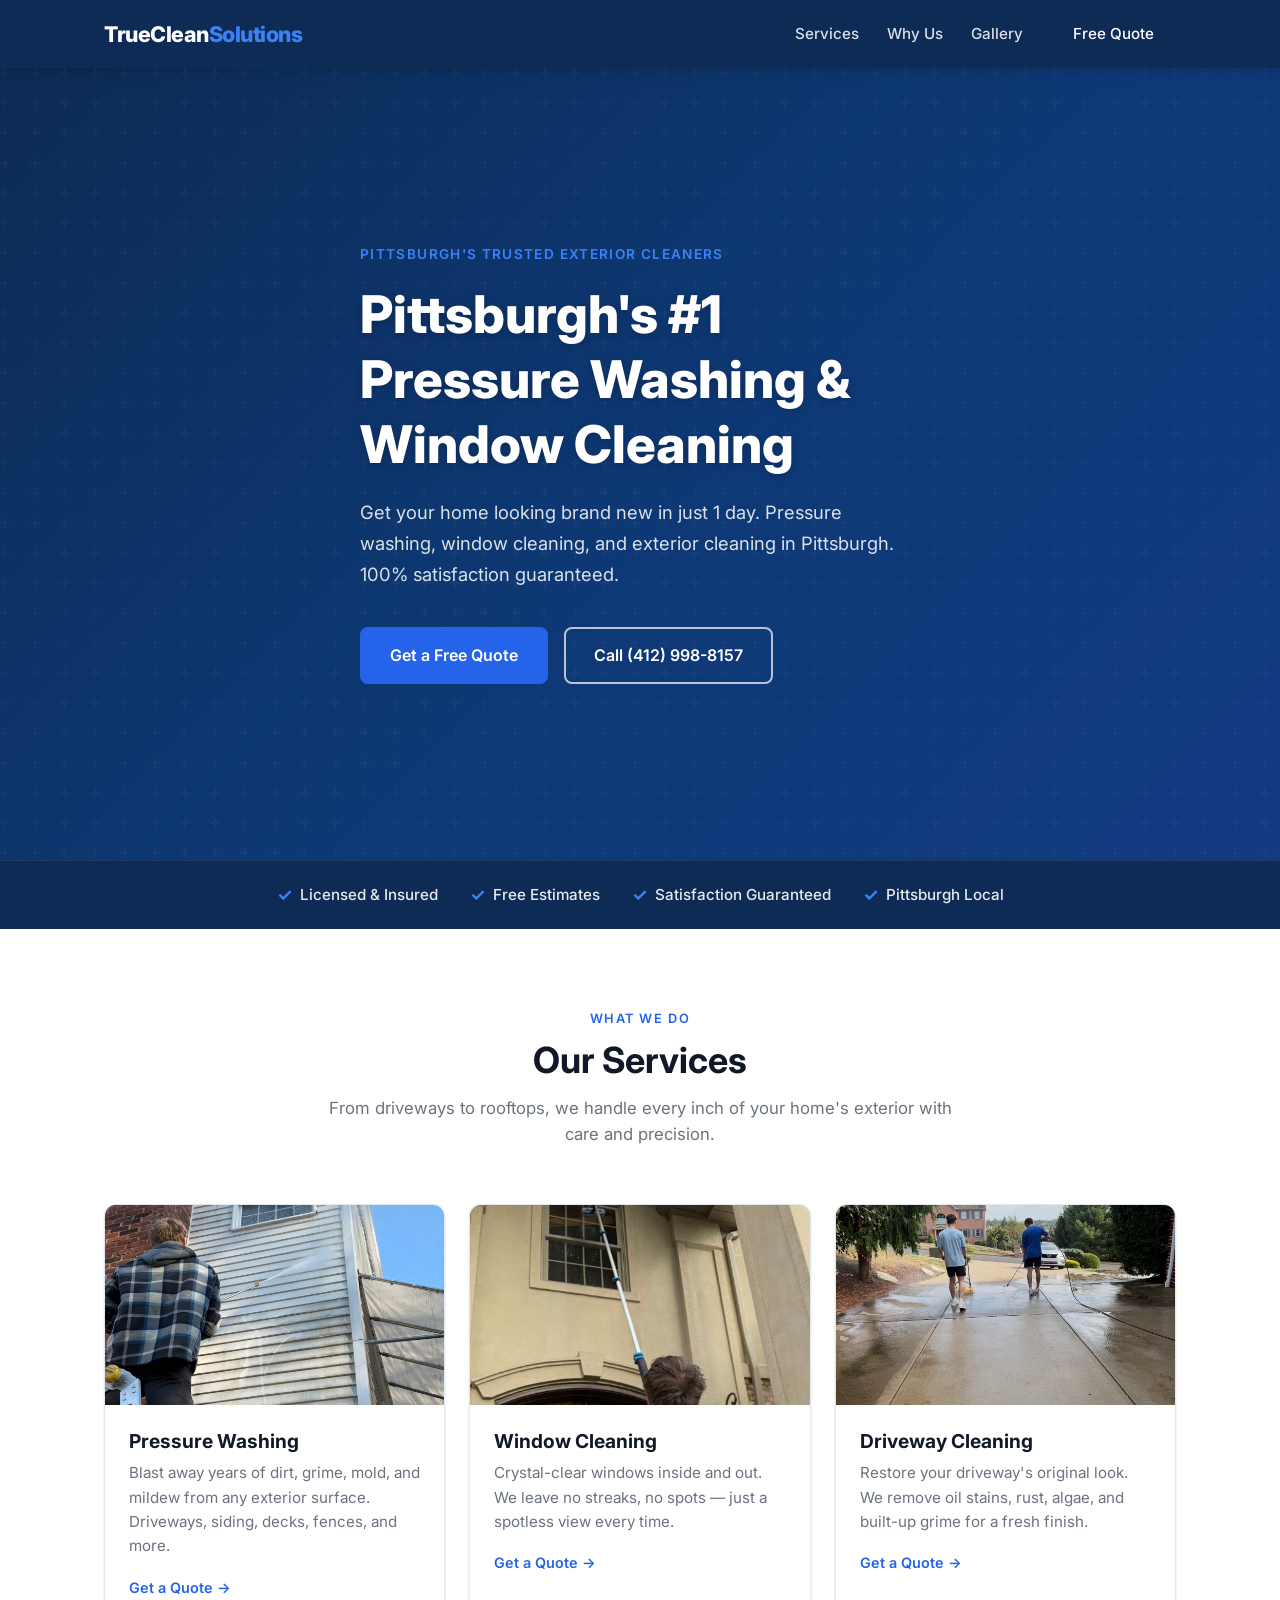
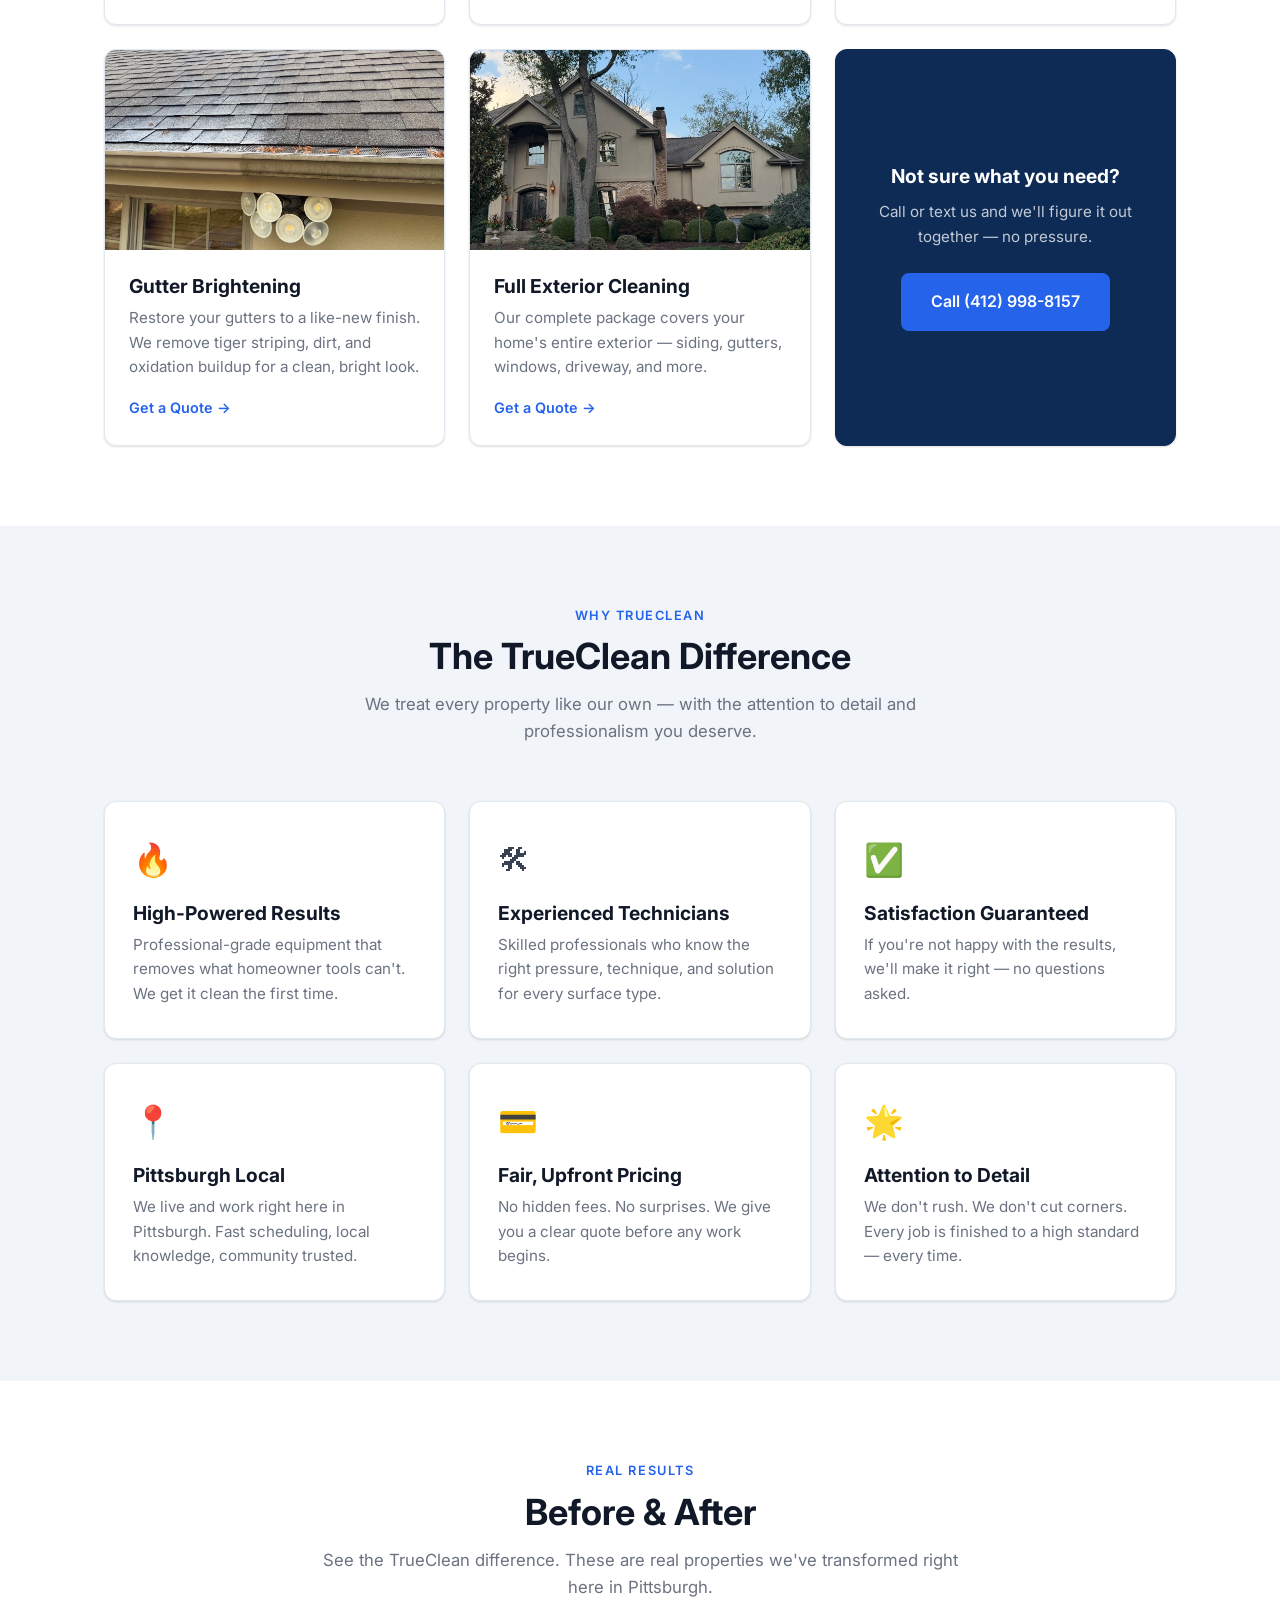
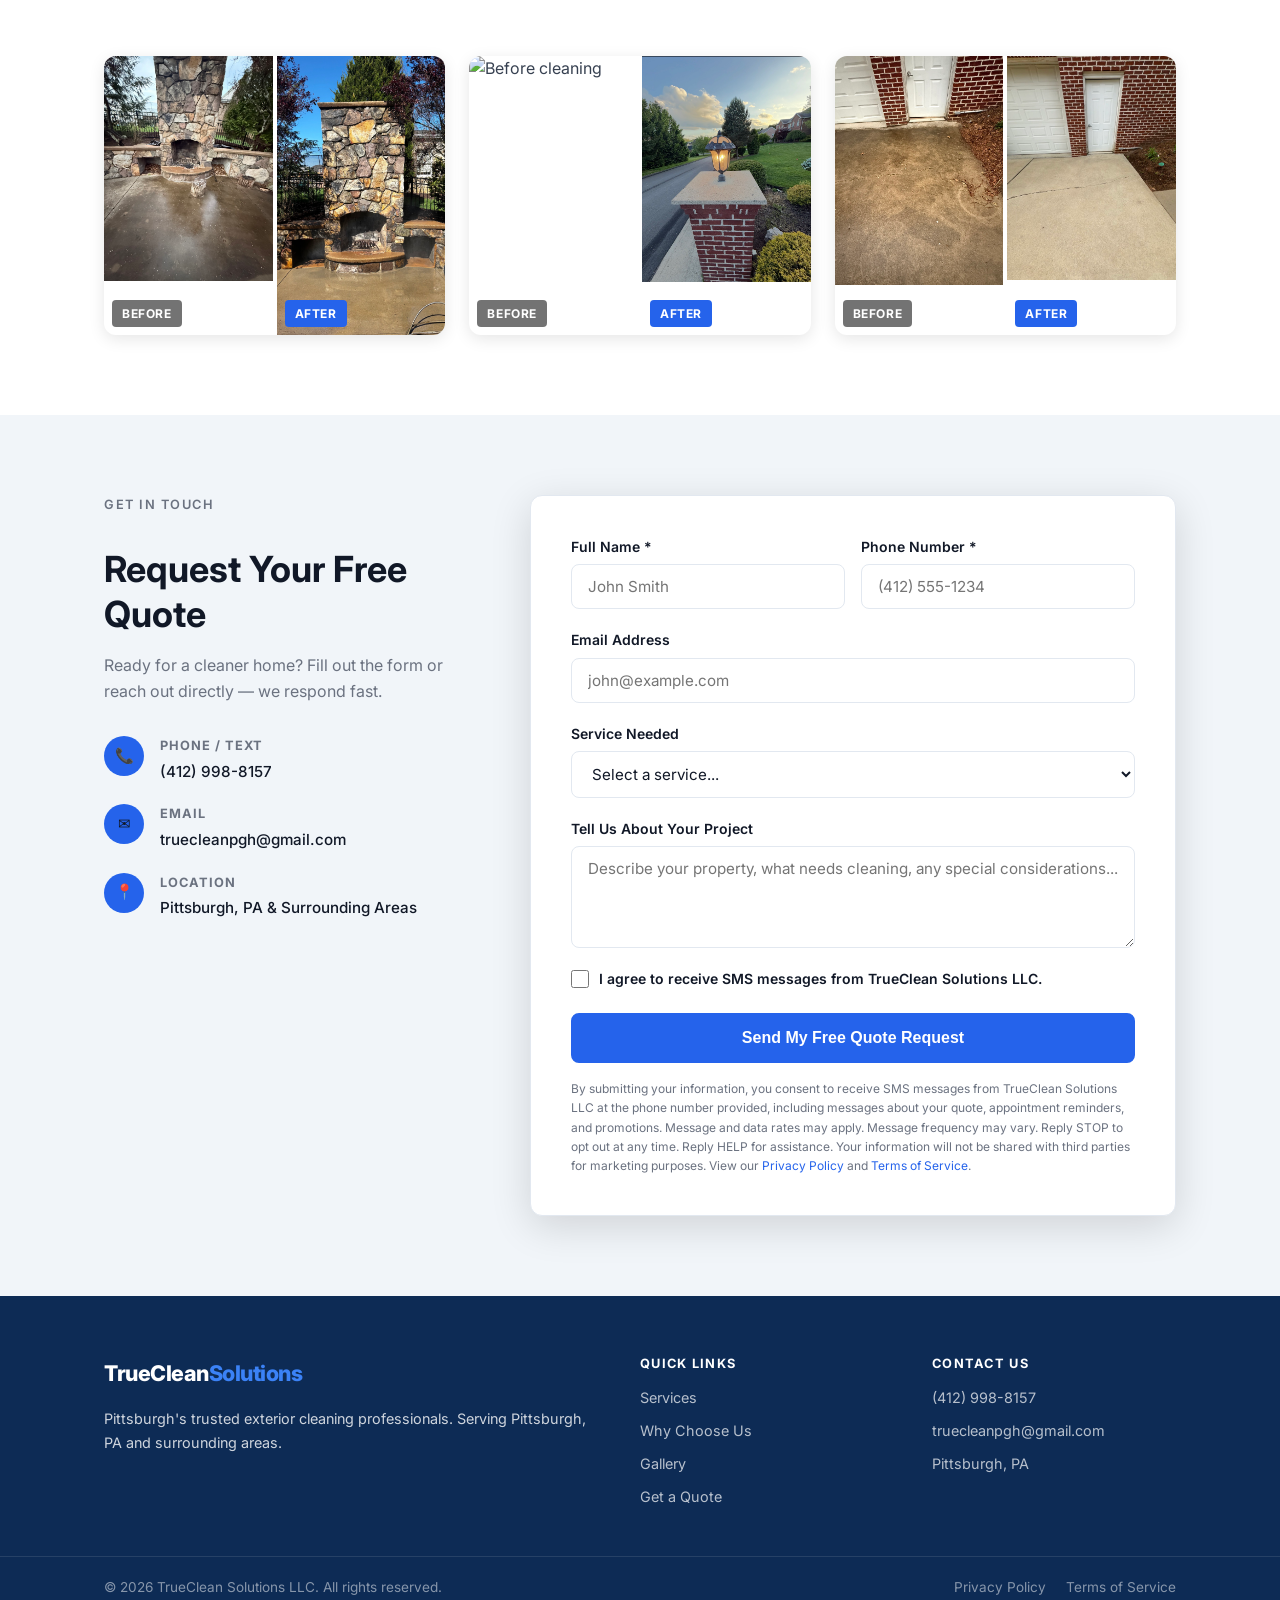
==== index.html @ e570938c "added chat widget" ====
<!DOCTYPE html>
<html lang="en">
<head>
  <meta charset="UTF-8" />
  <meta name="viewport" content="width=device-width, initial-scale=1.0" />
  <meta name="description" content="TrueClean Solutions LLC — Professional pressure washing, window cleaning, and exterior cleaning in Pittsburgh, PA. Get a free quote today." />
  <title>TrueClean Solutions LLC | Pittsburgh Exterior Cleaning</title>
  <link rel="stylesheet" href="styles.css" />
  <link rel="preconnect" href="https://fonts.googleapis.com" />
  <link rel="preconnect" href="https://fonts.gstatic.com" crossorigin />
  <link href="https://fonts.googleapis.com/css2?family=Inter:wght@400;500;600;700;800&display=swap" rel="stylesheet" />
</head>
<body>

  <!-- ===== NAVBAR ===== -->
  <header class="navbar">
    <div class="container nav-inner">
      <a href="#" class="logo">TrueClean<span>Solutions</span></a>
      <nav class="nav-links">
        <a href="#services">Services</a>
        <a href="#why-us">Why Us</a>
        <a href="#before-after">Gallery</a>
        <a href="#contact" class="btn btn-sm">Free Quote</a>
      </nav>
      <button class="hamburger" id="hamburger" aria-label="Open menu">&#9776;</button>
    </div>
    <div class="mobile-menu" id="mobile-menu">
      <a href="#services" onclick="closeMenu()">Services</a>
      <a href="#why-us" onclick="closeMenu()">Why Us</a>
      <a href="#before-after" onclick="closeMenu()">Gallery</a>
      <a href="#contact" onclick="closeMenu()">Free Quote</a>
    </div>
  </header>

  <!-- ===== HERO ===== -->
  <section class="hero" id="home">
    <div class="hero-overlay"></div>
    <div class="container hero-content">
      <p class="hero-eyebrow">Pittsburgh's Trusted Exterior Cleaners</p>
      <h1>Pittsburgh's #1<br>Pressure Washing &<br>Window Cleaning</h1>
      <p class="hero-sub">Get your home looking brand new in just 1 day. Pressure washing, window cleaning, and exterior cleaning in Pittsburgh. 100% satisfaction guaranteed.</p>
      <div class="hero-ctas">
        <a href="#contact" class="btn btn-primary">Get a Free Quote</a>
        <a href="tel:4129988157" class="btn btn-outline">Call (412) 998-8157</a>
      </div>
    </div>
  </section>

  <!-- ===== TRUST BAR ===== -->
  <section class="trust-bar">
    <div class="container trust-inner">
      <div class="trust-item">
        <span class="trust-icon">&#10003;</span>
        <span>Licensed &amp; Insured</span>
      </div>
      <div class="trust-item">
        <span class="trust-icon">&#10003;</span>
        <span>Free Estimates</span>
      </div>
      <div class="trust-item">
        <span class="trust-icon">&#10003;</span>
        <span>Satisfaction Guaranteed</span>
      </div>
      <div class="trust-item">
        <span class="trust-icon">&#10003;</span>
        <span>Pittsburgh Local</span>
      </div>
    </div>
  </section>

  <!-- ===== SERVICES ===== -->
  <section class="section" id="services">
    <div class="container">
      <div class="section-header">
        <p class="section-eyebrow">What We Do</p>
        <h2>Our Services</h2>
        <p class="section-sub">From driveways to rooftops, we handle every inch of your home's exterior with care and precision.</p>
      </div>
      <div class="services-grid">

        <div class="service-card">
          <!-- Replace src with your own photo later -->
          <div class="service-img service-img-1"></div>
          <div class="service-body">
            <h3>Pressure Washing</h3>
            <p>Blast away years of dirt, grime, mold, and mildew from any exterior surface. Driveways, siding, decks, fences, and more.</p>
            <a href="#contact" class="link-arrow">Get a Quote &rarr;</a>
          </div>
        </div>

        <div class="service-card">
          <div class="service-img service-img-2"></div>
          <div class="service-body">
            <h3>Window Cleaning</h3>
            <p>Crystal-clear windows inside and out. We leave no streaks, no spots — just a spotless view every time.</p>
            <a href="#contact" class="link-arrow">Get a Quote &rarr;</a>
          </div>
        </div>

        <div class="service-card">
          <div class="service-img service-img-3"></div>
          <div class="service-body">
            <h3>Driveway Cleaning</h3>
            <p>Restore your driveway's original look. We remove oil stains, rust, algae, and built-up grime for a fresh finish.</p>
            <a href="#contact" class="link-arrow">Get a Quote &rarr;</a>
          </div>
        </div>

        <div class="service-card">
          <div class="service-img service-img-4"></div>
          <div class="service-body">
            <h3>Gutter Brightening</h3>
            <p>Restore your gutters to a like-new finish. We remove tiger striping, dirt, and oxidation buildup for a clean, bright look.</p>
            <a href="#contact" class="link-arrow">Get a Quote &rarr;</a>
          </div>
        </div>

        <div class="service-card">
          <div class="service-img service-img-5"></div>
          <div class="service-body">
            <h3>Full Exterior Cleaning</h3>
            <p>Our complete package covers your home's entire exterior — siding, gutters, windows, driveway, and more.</p>
            <a href="#contact" class="link-arrow">Get a Quote &rarr;</a>
          </div>
        </div>

        <div class="service-card service-card-cta">
          <div class="service-cta-inner">
            <h3>Not sure what you need?</h3>
            <p>Call or text us and we'll figure it out together — no pressure.</p>
            <a href="tel:4129988157" class="btn btn-primary">Call (412) 998-8157</a>
          </div>
        </div>

      </div>
    </div>
  </section>

  <!-- ===== WHY CHOOSE US ===== -->
  <section class="section section-alt" id="why-us">
    <div class="container">
      <div class="section-header">
        <p class="section-eyebrow">Why TrueClean</p>
        <h2>The TrueClean Difference</h2>
        <p class="section-sub">We treat every property like our own — with the attention to detail and professionalism you deserve.</p>
      </div>
      <div class="why-grid">

        <div class="why-card">
          <div class="why-icon">&#128293;</div>
          <h3>High-Powered Results</h3>
          <p>Professional-grade equipment that removes what homeowner tools can't. We get it clean the first time.</p>
        </div>

        <div class="why-card">
          <div class="why-icon">&#128736;</div>
          <h3>Experienced Technicians</h3>
          <p>Skilled professionals who know the right pressure, technique, and solution for every surface type.</p>
        </div>

        <div class="why-card">
          <div class="why-icon">&#9989;</div>
          <h3>Satisfaction Guaranteed</h3>
          <p>If you're not happy with the results, we'll make it right — no questions asked.</p>
        </div>

        <div class="why-card">
          <div class="why-icon">&#128205;</div>
          <h3>Pittsburgh Local</h3>
          <p>We live and work right here in Pittsburgh. Fast scheduling, local knowledge, community trusted.</p>
        </div>

        <div class="why-card">
          <div class="why-icon">&#128179;</div>
          <h3>Fair, Upfront Pricing</h3>
          <p>No hidden fees. No surprises. We give you a clear quote before any work begins.</p>
        </div>

        <div class="why-card">
          <div class="why-icon">&#127775;</div>
          <h3>Attention to Detail</h3>
          <p>We don't rush. We don't cut corners. Every job is finished to a high standard — every time.</p>
        </div>

      </div>
    </div>
  </section>

  <!-- ===== BEFORE / AFTER ===== -->
  <section class="section" id="before-after">
    <div class="container">
      <div class="section-header">
        <p class="section-eyebrow">Real Results</p>
        <h2>Before &amp; After</h2>
        <p class="section-sub">See the TrueClean difference. These are real properties we've transformed right here in Pittsburgh.</p>
      </div>

      <!--
        HOW TO ADD YOUR PHOTOS:
        1. Save your before/after photos in an /images/ folder
        2. Replace the placeholder divs below with:
           <img src="images/before1.jpg" alt="Before cleaning" />
           <img src="images/after1.jpg" alt="After cleaning" />
      -->

      <div class="gallery-grid">

        <div class="gallery-pair">
          <div class="gallery-item">
            <img src="images/before-1.jpg" alt="Before cleaning">
            <div class="gallery-label before-label">Before</div>
          </div>
          <div class="gallery-item">
            <img src="images/after-1.jpg" alt="After cleaning">
            <div class="gallery-label after-label">After</div>
          </div>
        </div>

        <div class="gallery-pair">
          <div class="gallery-item">
            <img src="images/before-2.jpg" alt="Before cleaning">
            <div class="gallery-label before-label">Before</div>
          </div>
          <div class="gallery-item">
            <img src="images/after-2.jpg" alt="After cleaning">
            <div class="gallery-label after-label">After</div>
          </div>
        </div>

        <div class="gallery-pair">
          <div class="gallery-item">
            <img src="images/before-3.jpg" alt="Before cleaning">
            <div class="gallery-label before-label">Before</div>
          </div>
          <div class="gallery-item">
            <img src="images/after-3.jpg" alt="After cleaning">
            <div class="gallery-label after-label">After</div>
          </div>
        </div>

      </div>
    </div>
  </section>

  <!-- ===== CONTACT ===== -->
  <section class="section section-alt" id="contact">
    <div class="container">
      <div class="contact-layout">

        <div class="contact-info">
          <p class="section-eyebrow">Get In Touch</p>
          <h2>Request Your Free Quote</h2>
          <p>Ready for a cleaner home? Fill out the form or reach out directly — we respond fast.</p>

          <div class="contact-details">
            <div class="contact-detail">
              <span class="detail-icon">&#128222;</span>
              <div>
                <strong>Phone / Text</strong>
                <a href="tel:4129988157">(412) 998-8157</a>
              </div>
            </div>
            <div class="contact-detail">
              <span class="detail-icon">&#9993;</span>
              <div>
                <strong>Email</strong>
                <a href="mailto:truecleanpgh@gmail.com">truecleanpgh@gmail.com</a>
              </div>
            </div>
            <div class="contact-detail">
              <span class="detail-icon">&#128205;</span>
              <div>
                <strong>Location</strong>
                <span>Pittsburgh, PA &amp; Surrounding Areas</span>
              </div>
            </div>
          </div>
        </div>

        <div class="contact-form-wrap">
          <form action="https://formspree.io/f/mykoynvk" method="POST">
            <input type="hidden" name="_subject" value="New Quote Request - TrueClean">
            <input type="hidden" name="_next" value="https://true-clean-website.vercel.app/thank-you.html">
            <div class="form-row">
              <div class="form-group">
                <label for="name">Full Name *</label>
                <input type="text" id="name" name="name" placeholder="John Smith" required />
              </div>
              <div class="form-group">
                <label for="phone">Phone Number *</label>
                <input type="tel" id="phone" name="phone" placeholder="(412) 555-1234" required />
              </div>
            </div>
            <div class="form-group">
              <label for="email">Email Address</label>
              <input type="email" id="email" name="email" placeholder="john@example.com" />
            </div>
            <div class="form-group">
              <label for="service">Service Needed</label>
              <select id="service" name="service">
                <option value="">Select a service...</option>
                <option value="pressure-washing">Pressure Washing</option>
                <option value="window-cleaning">Window Cleaning</option>
                <option value="driveway-cleaning">Driveway Cleaning</option>
                <option value="patio-cleaning">Patio / Deck Cleaning</option>
                <option value="full-exterior">Full Exterior Cleaning</option>
                <option value="not-sure">Not Sure — Need Advice</option>
              </select>
            </div>
            <div class="form-group">
              <label for="message">Tell Us About Your Project</label>
              <textarea id="message" name="message" rows="4" placeholder="Describe your property, what needs cleaning, any special considerations..."></textarea>
            </div>

            <!-- SMS CONSENT CHECKBOX -->
            <div class="form-group consent-group">
              <label class="checkbox-label">
                <input type="checkbox" id="sms-consent" name="sms-consent" required />
                <span>I agree to receive SMS messages from TrueClean Solutions LLC.</span>
              </label>
            </div>

            <button type="submit" class="btn btn-primary btn-full">Send My Free Quote Request</button>

            <!-- SMS DISCLOSURE (required for A2P) -->
            <p class="sms-disclosure">
              By submitting your information, you consent to receive SMS messages from TrueClean Solutions LLC at the phone number provided, including messages about your quote, appointment reminders, and promotions. Message and data rates may apply. Message frequency may vary. Reply STOP to opt out at any time. Reply HELP for assistance. Your information will not be shared with third parties for marketing purposes. View our <a href="privacy.html">Privacy Policy</a> and <a href="terms.html">Terms of Service</a>.
            </p>
          </form>

          <div class="form-success" id="form-success" style="display:none;">
            <div class="success-icon">&#10003;</div>
            <h3>Request Received!</h3>
            <p>Thanks for reaching out. We'll contact you within 24 hours with your free quote. You can also call or text us directly at <a href="tel:4129988157">(412) 998-8157</a>.</p>
          </div>
        </div>

      </div>
    </div>
  </section>

  <!-- ===== FOOTER ===== -->
  <footer class="footer">
    <div class="container footer-inner">
      <div class="footer-brand">
        <a href="#" class="logo logo-light">TrueClean<span>Solutions</span></a>
        <p>Pittsburgh's trusted exterior cleaning professionals. Serving Pittsburgh, PA and surrounding areas.</p>
      </div>
      <div class="footer-links">
        <h4>Quick Links</h4>
        <a href="#services">Services</a>
        <a href="#why-us">Why Choose Us</a>
        <a href="#before-after">Gallery</a>
        <a href="#contact">Get a Quote</a>
      </div>
      <div class="footer-contact">
        <h4>Contact Us</h4>
        <a href="tel:4129988157">(412) 998-8157</a>
        <a href="mailto:truecleanpgh@gmail.com">truecleanpgh@gmail.com</a>
        <span>Pittsburgh, PA</span>
      </div>
    </div>
    <div class="footer-bottom">
      <div class="container">
        <p>&copy; 2026 TrueClean Solutions LLC. All rights reserved.</p>
        <div class="footer-legal">
          <a href="privacy.html">Privacy Policy</a>
          <a href="terms.html">Terms of Service</a>
        </div>
      </div>
    </div>
  </footer>

  <script src="script.js"></script>
  <script src="https://widgets.leadconnectorhq.com/loader.js"
data-resources-url="https://widgets.leadconnectorhq.com/chat-widget/loader.js"
data-widget-id="69f7c1fa4b26c369d01536a"
data-source="WEB_USER">
</script>
</body>
</html>

<!-- update -->
---- styles.css ----
/* =====================================================
   TrueClean Solutions LLC — Stylesheet
   Easy to edit: search for color variables at the top
   ===================================================== */

/* ===== DESIGN TOKENS (edit colors here) ===== */
:root {
  --blue-dark:   #0d2b55;   /* navy — primary brand color */
  --blue-mid:    #1a4a8a;   /* medium blue */
  --blue-light:  #2563eb;   /* bright blue — buttons, accents */
  --accent:      #3B82F6;   /* amber — highlight color */
  --text-dark:   #111827;
  --text-body:   #374151;
  --text-muted:  #6b7280;
  --bg-white:    #ffffff;
  --bg-light:    #f8fafc;
  --bg-alt:      #f1f5f9;
  --border:      #e2e8f0;
  --radius:      12px;
  --radius-sm:   8px;
  --shadow-sm:   0 1px 3px rgba(0,0,0,.08), 0 1px 2px rgba(0,0,0,.05);
  --shadow-md:   0 4px 16px rgba(0,0,0,.10);
  --shadow-lg:   0 10px 40px rgba(0,0,0,.14);
  --transition:  0.2s ease;
}

/* ===== RESET ===== */
*, *::before, *::after { box-sizing: border-box; margin: 0; padding: 0; }
html { scroll-behavior: smooth; }
body {
  font-family: 'Inter', -apple-system, BlinkMacSystemFont, 'Segoe UI', sans-serif;
  font-size: 16px;
  line-height: 1.6;
  color: var(--text-body);
  background: var(--bg-white);
}
img { max-width: 100%; display: block; }
a { color: var(--blue-light); text-decoration: none; transition: color var(--transition); }
a:hover { color: var(--blue-dark); }

/* ===== LAYOUT ===== */
.container {
  max-width: 1120px;
  margin: 0 auto;
  padding: 0 24px;
}
.section { padding: 80px 0; }
.section-alt { background: var(--bg-alt); }

/* ===== TYPOGRAPHY ===== */
h1, h2, h3, h4 {
  color: var(--text-dark);
  line-height: 1.25;
  font-weight: 700;
}
h1 { font-size: clamp(2rem, 5vw, 3.25rem); font-weight: 800; }
h2 { font-size: clamp(1.6rem, 3vw, 2.25rem); }
h3 { font-size: 1.2rem; }

.section-header { text-align: center; max-width: 640px; margin: 0 auto 56px; }
.section-eyebrow {
  font-size: 0.8rem;
  font-weight: 600;
  letter-spacing: 0.12em;
  text-transform: uppercase;
  color: var(--blue-light);
  margin-bottom: 8px;
}
.section-sub { margin-top: 12px; color: var(--text-muted); font-size: 1.05rem; }

/* ===== BUTTONS ===== */
.btn {
  display: inline-flex;
  align-items: center;
  justify-content: center;
  padding: 14px 28px;
  border-radius: var(--radius-sm);
  font-weight: 600;
  font-size: 1rem;
  border: 2px solid transparent;
  cursor: pointer;
  transition: all var(--transition);
  white-space: nowrap;
}
.btn-primary {
  background: var(--blue-light);
  color: #fff;
  border-color: var(--blue-light);
}
.btn-primary:hover {
  background: var(--blue-mid);
  border-color: var(--blue-mid);
  color: #fff;
  transform: translateY(-1px);
  box-shadow: var(--shadow-md);
}
.btn-outline {
  background: transparent;
  color: #fff;
  border-color: rgba(255,255,255,0.7);
}
.btn-outline:hover {
  background: rgba(255,255,255,0.1);
  color: #fff;
  border-color: #fff;
}
.btn-sm { padding: 10px 20px; font-size: 0.9rem; }
.btn-full { width: 100%; }

/* ===== NAVBAR ===== */
.navbar {
  position: sticky;
  top: 0;
  z-index: 100;
  background: var(--blue-dark);
  box-shadow: 0 2px 12px rgba(0,0,0,0.2);
}
.nav-inner {
  display: flex;
  align-items: center;
  justify-content: space-between;
  height: 68px;
}
.logo {
  font-size: 1.35rem;
  font-weight: 800;
  color: #fff;
  letter-spacing: -0.5px;
}
.logo span { color: var(--accent); }
.logo:hover { color: #fff; }
.nav-links {
  display: flex;
  align-items: center;
  gap: 28px;
}
.nav-links a {
  color: rgba(255,255,255,0.85);
  font-weight: 500;
  font-size: 0.95rem;
}
.nav-links a:hover { color: #fff; }
.nav-links .btn { color: #fff; }
.hamburger {
  display: none;
  background: none;
  border: none;
  color: #fff;
  font-size: 1.5rem;
  cursor: pointer;
  padding: 4px 8px;
}
.mobile-menu {
  display: none;
  flex-direction: column;
  background: var(--blue-dark);
  border-top: 1px solid rgba(255,255,255,0.1);
  padding: 16px 24px 24px;
  gap: 4px;
}
.mobile-menu a {
  color: rgba(255,255,255,0.9);
  font-weight: 500;
  font-size: 1rem;
  padding: 10px 0;
  border-bottom: 1px solid rgba(255,255,255,0.08);
}
.mobile-menu a:last-child { border-bottom: none; }
.mobile-menu.open { display: flex; }

/* ===== HERO ===== */
.hero {
  position: relative;
  min-height: 88vh;
  display: flex;
  align-items: center;
  /*
    TO ADD YOUR BACKGROUND PHOTO:
    Replace the gradient below with:
    background: url('images/hero-bg.jpg') center/cover no-repeat;
  */
  background: linear-gradient(135deg, var(--blue-dark) 0%, #0f3b7a 50%, #153d8a 100%);
  overflow: hidden;
}
.hero::before {
  content: '';
  position: absolute;
  inset: 0;
  background: url("data:image/svg+xml,%3Csvg width='60' height='60' viewBox='0 0 60 60' xmlns='http://www.w3.org/2000/svg'%3E%3Cg fill='none' fill-rule='evenodd'%3E%3Cg fill='%23ffffff' fill-opacity='0.03'%3E%3Cpath d='M36 34v-4h-2v4h-4v2h4v4h2v-4h4v-2h-4zm0-30V0h-2v4h-4v2h4v4h2V6h4V4h-4zM6 34v-4H4v4H0v2h4v4h2v-4h4v-2H6zM6 4V0H4v4H0v2h4v4h2V6h4V4H6z'/%3E%3C/g%3E%3C/g%3E%3C/svg%3E");
}
.hero-overlay {
  position: absolute;
  inset: 0;
  background: rgba(13, 43, 85, 0.15);
}
.hero-content {
  position: relative;
  z-index: 1;
  max-width: 720px;
  padding-top: 40px;
  padding-bottom: 40px;
}
.hero-eyebrow {
  font-size: 0.85rem;
  font-weight: 600;
  letter-spacing: 0.1em;
  text-transform: uppercase;
  color: var(--accent);
  margin-bottom: 16px;
}
.hero h1 {
  color: #fff;
  margin-bottom: 20px;
  text-shadow: 0 2px 8px rgba(0,0,0,0.2);
}
.hero-sub {
  color: rgba(255,255,255,0.85);
  font-size: 1.15rem;
  max-width: 560px;
  margin-bottom: 36px;
  line-height: 1.7;
}
.hero-ctas {
  display: flex;
  flex-wrap: wrap;
  gap: 16px;
}

/* ===== TRUST BAR ===== */
.trust-bar {
  background: var(--blue-dark);
  padding: 20px 0;
  border-top: 1px solid rgba(255,255,255,0.08);
}
.trust-inner {
  display: flex;
  flex-wrap: wrap;
  justify-content: center;
  gap: 32px;
}
.trust-item {
  display: flex;
  align-items: center;
  gap: 8px;
  color: rgba(255,255,255,0.9);
  font-weight: 500;
  font-size: 0.95rem;
}
.trust-icon {
  color: var(--accent);
  font-size: 1.1rem;
  font-weight: 700;
}

/* ===== SERVICES ===== */
.services-grid {
  display: grid;
  grid-template-columns: repeat(auto-fill, minmax(320px, 1fr));
  gap: 24px;
}
.service-card {
  background: var(--bg-white);
  border-radius: var(--radius);
  box-shadow: var(--shadow-sm);
  border: 1px solid var(--border);
  overflow: hidden;
  transition: transform var(--transition), box-shadow var(--transition);
}
.service-card:hover {
  transform: translateY(-4px);
  box-shadow: var(--shadow-lg);
}
.service-img {
  height: 200px;
  background: linear-gradient(135deg, var(--blue-mid), var(--blue-dark));
  /*
    TO ADD SERVICE PHOTOS:
    .service-img-1 { background: url('images/pressure-washing.jpg') center/cover; }
    etc.
  */
 
  display: flex;
  align-items: center;
  justify-content: center;
  color: rgba(255,255,255,0.3);
  font-size: 0.8rem;
  letter-spacing: 0.1em;
  text-transform: uppercase;
}
 .service-img-1 {
background: url("images/pressure-house.jpg") center/cover no-repeat;
}

.service-img-2 {
background: url("images/window-clean.jpg") center/cover no-repeat;
}

.service-img-3 {
background: url("images/driveway.jpg") center/cover no-repeat;
}

.service-img-4 {
background: url("images/gutter.jpg") center/cover no-repeat;
}

.service-img-5 {
background: url("images/full-house.jpg") center/cover no-repeat;
}
.service-img::after {
  content: '';
}
.service-body { padding: 24px; }
.service-body h3 { margin-bottom: 8px; color: var(--text-dark); }
.service-body p { color: var(--text-muted); font-size: 0.95rem; margin-bottom: 16px; }
.link-arrow {
  color: var(--blue-light);
  font-weight: 600;
  font-size: 0.9rem;
}
.link-arrow:hover { color: var(--blue-dark); }

.service-card-cta {
  background: var(--blue-dark);
  border-color: var(--blue-dark);
  display: flex;
  align-items: center;
  justify-content: center;
}
.service-cta-inner {
  padding: 32px;
  text-align: center;
}
.service-cta-inner h3 { color: #fff; margin-bottom: 12px; }
.service-cta-inner p { color: rgba(255,255,255,0.75); margin-bottom: 24px; font-size: 0.95rem; }

/* ===== WHY CHOOSE US ===== */
.why-grid {
  display: grid;
  grid-template-columns: repeat(auto-fill, minmax(300px, 1fr));
  gap: 24px;
}
.why-card {
  background: var(--bg-white);
  padding: 32px 28px;
  border-radius: var(--radius);
  border: 1px solid var(--border);
  box-shadow: var(--shadow-sm);
  transition: transform var(--transition), box-shadow var(--transition);
}
.why-card:hover {
  transform: translateY(-3px);
  box-shadow: var(--shadow-md);
}
.why-icon { font-size: 2rem; margin-bottom: 16px; }
.why-card h3 { margin-bottom: 8px; }
.why-card p { color: var(--text-muted); font-size: 0.95rem; }

/* ===== BEFORE / AFTER ===== */
.gallery-grid {
  display: grid;
  grid-template-columns: repeat(auto-fill, minmax(320px, 1fr));
  gap: 24px;
}
.gallery-pair {
  display: grid;
  grid-template-columns: 1fr 1fr;
  gap: 4px;
  border-radius: var(--radius);
  overflow: hidden;
  box-shadow: var(--shadow-md);
}
.gallery-item { position: relative; }
.photo-placeholder {
  height: 220px;
  background: #d1d5db;
  display: flex;
  flex-direction: column;
  align-items: center;
  justify-content: center;
  gap: 6px;
  color: #9ca3af;
}
.photo-placeholder span {
  font-size: 1.1rem;
  font-weight: 700;
  letter-spacing: 0.1em;
}
.photo-placeholder p { font-size: 0.75rem; }
.photo-placeholder-after { background: #bfdbfe; color: var(--blue-mid); }
.gallery-label {
  position: absolute;
  bottom: 8px;
  left: 8px;
  padding: 4px 10px;
  border-radius: 4px;
  font-size: 0.75rem;
  font-weight: 700;
  letter-spacing: 0.05em;
  text-transform: uppercase;
}
.before-label { background: rgba(0,0,0,0.55); color: #fff; }
.after-label  { background: var(--blue-light); color: #fff; }

/* ===== CONTACT ===== */
.contact-layout {
  display: grid;
  grid-template-columns: 1fr 1.5fr;
  gap: 64px;
  align-items: start;
}
.contact-info h2 { margin-bottom: 16px; }
.contact-info p { color: var(--text-muted); margin-bottom: 32px; }
.contact-details { display: flex; flex-direction: column; gap: 20px; }
.contact-detail {
  display: flex;
  align-items: flex-start;
  gap: 16px;
}
.detail-icon {
  font-size: 1.3rem;
  width: 40px;
  height: 40px;
  background: var(--blue-light);
  border-radius: 50%;
  display: flex;
  align-items: center;
  justify-content: center;
  flex-shrink: 0;
}
.contact-detail strong {
  display: block;
  font-size: 0.8rem;
  text-transform: uppercase;
  letter-spacing: 0.08em;
  color: var(--text-muted);
  margin-bottom: 2px;
}
.contact-detail a, .contact-detail span {
  color: var(--text-dark);
  font-weight: 500;
  font-size: 0.95rem;
}
.contact-detail a:hover { color: var(--blue-light); }

/* ===== FORM ===== */
.contact-form-wrap {
  background: var(--bg-white);
  border-radius: var(--radius);
  padding: 40px;
  box-shadow: var(--shadow-lg);
  border: 1px solid var(--border);
}
.form-row {
  display: grid;
  grid-template-columns: 1fr 1fr;
  gap: 16px;
}
.form-group { display: flex; flex-direction: column; gap: 6px; margin-bottom: 20px; }
.form-group label {
  font-size: 0.875rem;
  font-weight: 600;
  color: var(--text-dark);
}
.form-group input,
.form-group select,
.form-group textarea {
  padding: 12px 16px;
  border: 1.5px solid var(--border);
  border-radius: var(--radius-sm);
  font-size: 0.95rem;
  font-family: inherit;
  color: var(--text-dark);
  background: var(--bg-white);
  transition: border-color var(--transition), box-shadow var(--transition);
  outline: none;
}
.form-group input:focus,
.form-group select:focus,
.form-group textarea:focus {
  border-color: var(--blue-light);
  box-shadow: 0 0 0 3px rgba(37,99,235,0.12);
}
.form-group textarea { resize: vertical; min-height: 100px; }

.consent-group { margin-bottom: 24px; }
.checkbox-label {
  display: flex;
  align-items: flex-start;
  gap: 10px;
  cursor: pointer;
  font-size: 0.875rem;
  color: var(--text-body);
  line-height: 1.5;
}
.checkbox-label input[type="checkbox"] {
  margin-top: 2px;
  width: 18px;
  height: 18px;
  flex-shrink: 0;
  accent-color: var(--blue-light);
  cursor: pointer;
  border: none;
  padding: 0;
  box-shadow: none;
}
.checkbox-label input:focus { box-shadow: none; }

.sms-disclosure {
  margin-top: 16px;
  font-size: 0.75rem;
  color: var(--text-muted);
  line-height: 1.6;
}
.sms-disclosure a { color: var(--blue-light); font-size: 0.75rem; }

.form-success {
  text-align: center;
  padding: 48px 24px;
}
.success-icon {
  width: 64px;
  height: 64px;
  background: #dcfce7;
  color: #16a34a;
  border-radius: 50%;
  display: flex;
  align-items: center;
  justify-content: center;
  font-size: 1.5rem;
  font-weight: 700;
  margin: 0 auto 24px;
}
.form-success h3 { margin-bottom: 12px; color: var(--text-dark); }
.form-success p { color: var(--text-muted); font-size: 0.95rem; }

/* ===== FOOTER ===== */
.footer {
  background: var(--blue-dark);
  color: rgba(255,255,255,0.8);
  padding-top: 60px;
}
.footer-inner {
  display: grid;
  grid-template-columns: 2fr 1fr 1fr;
  gap: 48px;
  padding-bottom: 48px;
}
.footer-brand .logo-light { margin-bottom: 16px; display: inline-block; }
.footer-brand p { font-size: 0.9rem; line-height: 1.7; }
.footer-links, .footer-contact {
  display: flex;
  flex-direction: column;
  gap: 10px;
}
.footer-links h4, .footer-contact h4 {
  color: #fff;
  font-size: 0.8rem;
  text-transform: uppercase;
  letter-spacing: 0.1em;
  margin-bottom: 4px;
}
.footer-links a, .footer-contact a, .footer-contact span {
  color: rgba(255,255,255,0.7);
  font-size: 0.9rem;
  transition: color var(--transition);
}
.footer-links a:hover, .footer-contact a:hover { color: #fff; }
.footer-bottom {
  border-top: 1px solid rgba(255,255,255,0.1);
  padding: 20px 0;
}
.footer-bottom .container {
  display: flex;
  justify-content: space-between;
  align-items: center;
  flex-wrap: wrap;
  gap: 12px;
}
.footer-bottom p { font-size: 0.85rem; color: rgba(255,255,255,0.5); }
.footer-legal { display: flex; gap: 20px; }
.footer-legal a { color: rgba(255,255,255,0.5); font-size: 0.85rem; }
.footer-legal a:hover { color: rgba(255,255,255,0.9); }

/* ===== RESPONSIVE ===== */
@media (max-width: 900px) {
  .contact-layout { grid-template-columns: 1fr; gap: 40px; }
  .footer-inner { grid-template-columns: 1fr 1fr; }
  .footer-brand { grid-column: 1 / -1; }
}

@media (max-width: 680px) {
  .section { padding: 60px 0; }
  .nav-links { display: none; }
  .hamburger { display: block; }
  .hero { min-height: 75vh; }
  .hero-ctas { flex-direction: column; }
  .hero-ctas .btn { text-align: center; }
  .form-row { grid-template-columns: 1fr; }
  .contact-form-wrap { padding: 28px 20px; }
  .footer-inner { grid-template-columns: 1fr; }
  .footer-bottom .container { flex-direction: column; text-align: center; }
  .gallery-pair { grid-template-columns: 1fr; }
  .trust-inner { gap: 16px; }
  .trust-item { font-size: 0.85rem; }
}

@media (max-width: 480px) {
  .services-grid { grid-template-columns: 1fr; }
  .why-grid { grid-template-columns: 1fr; }
  .gallery-grid { grid-template-columns: 1fr; }
  h1 { font-size: 1.9rem; }
  h2 { font-size: 1.5rem; }
}
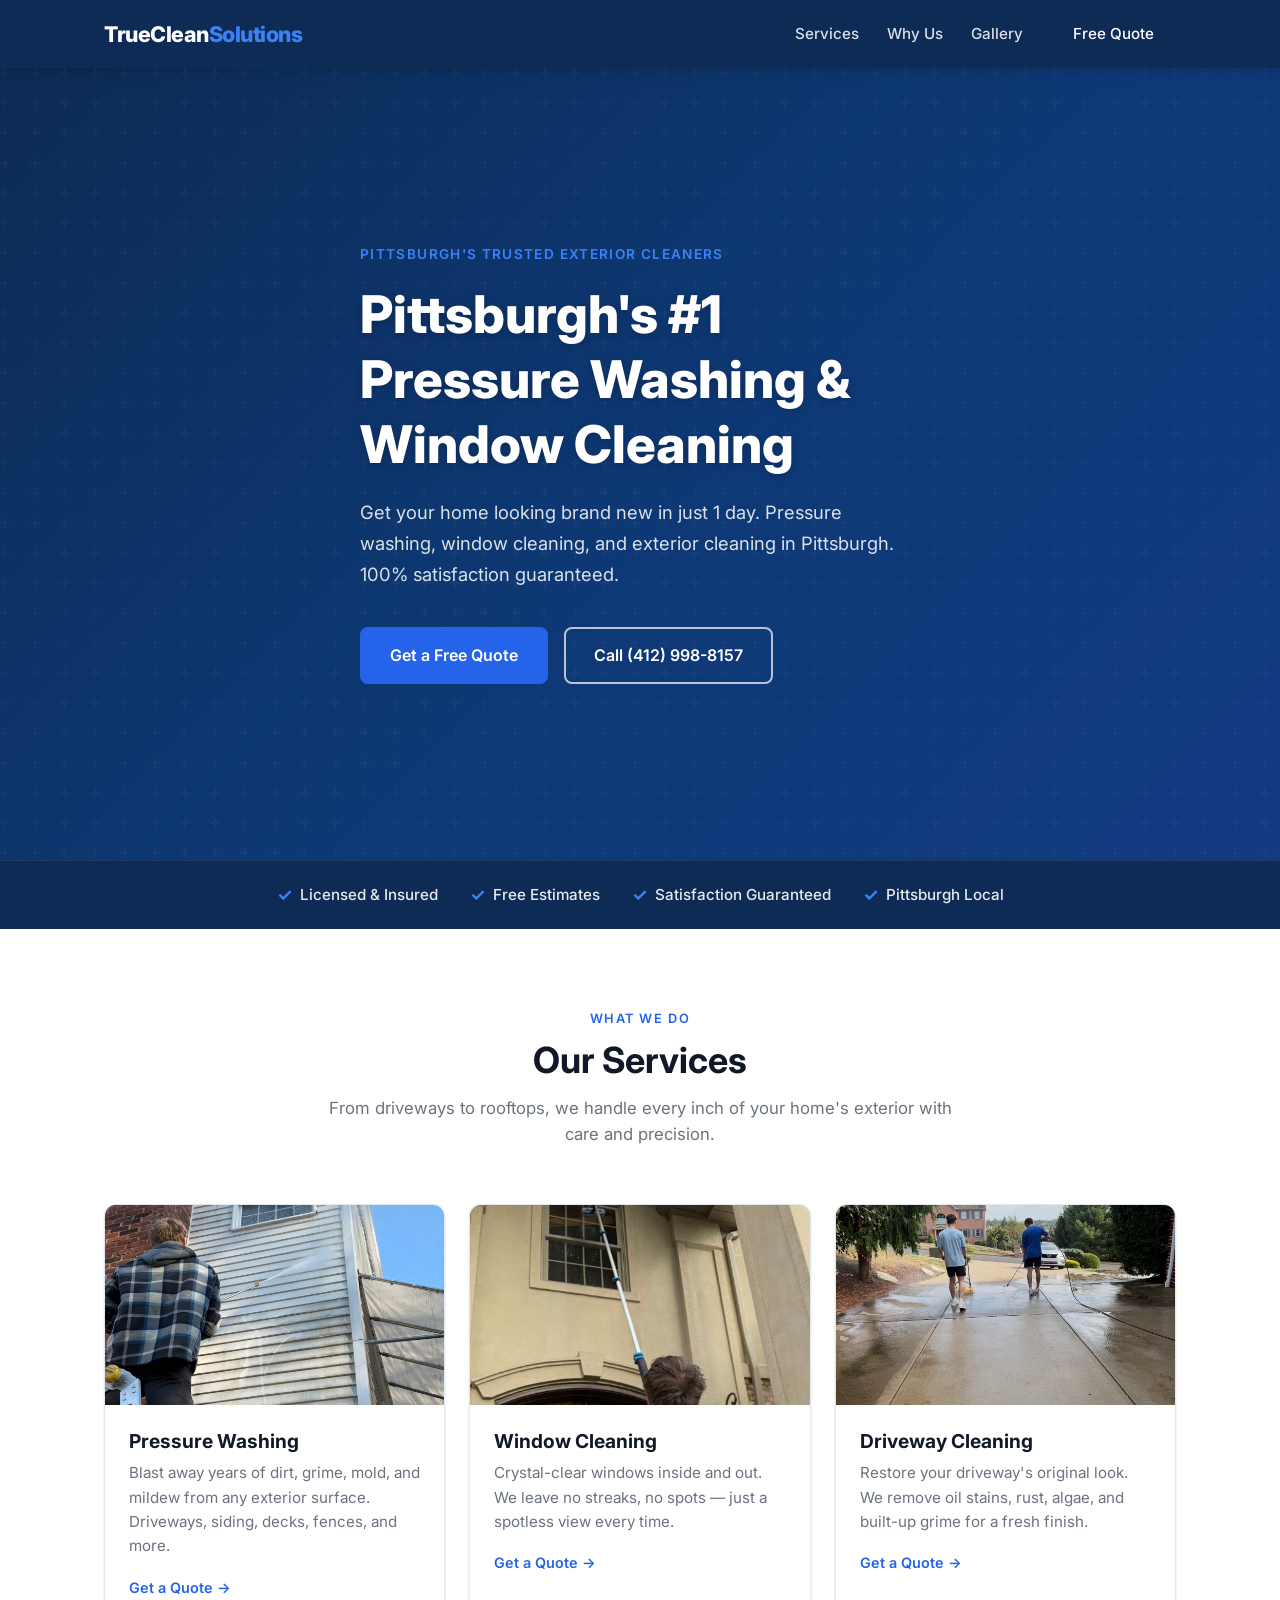
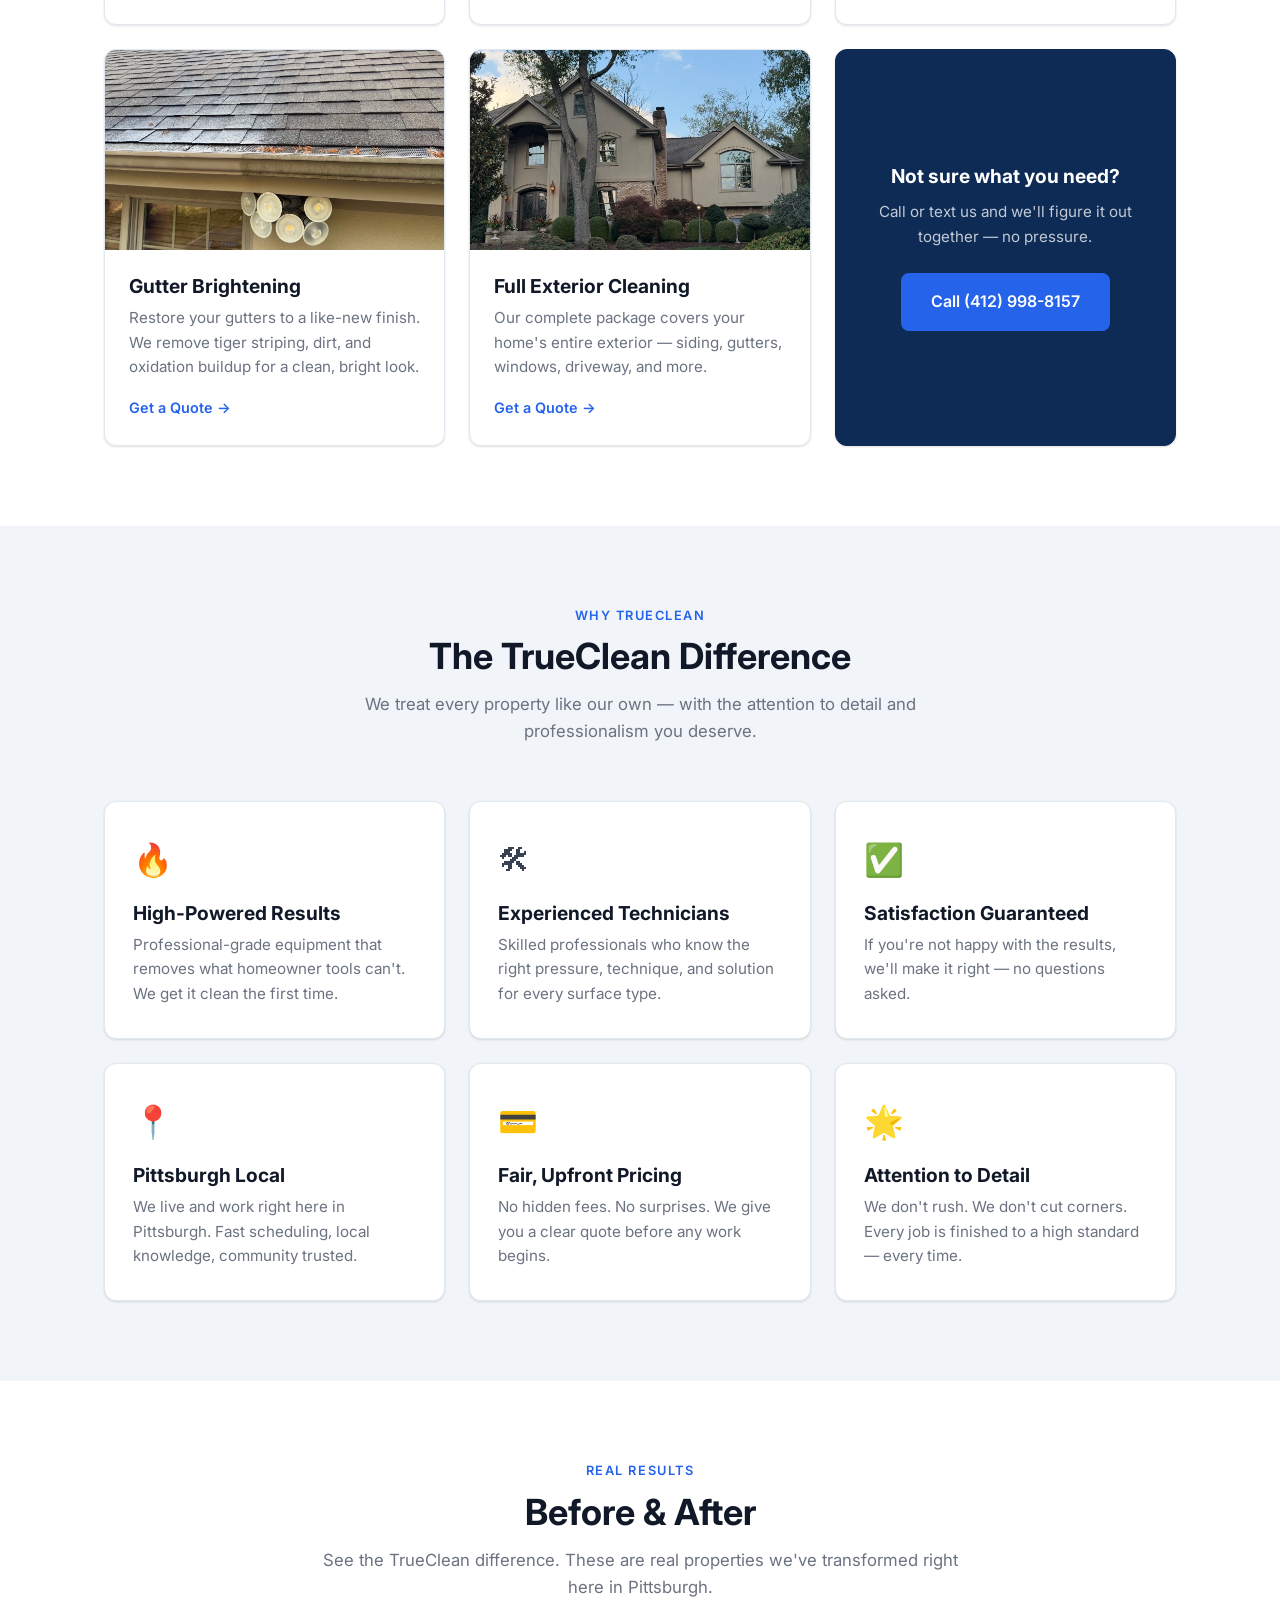
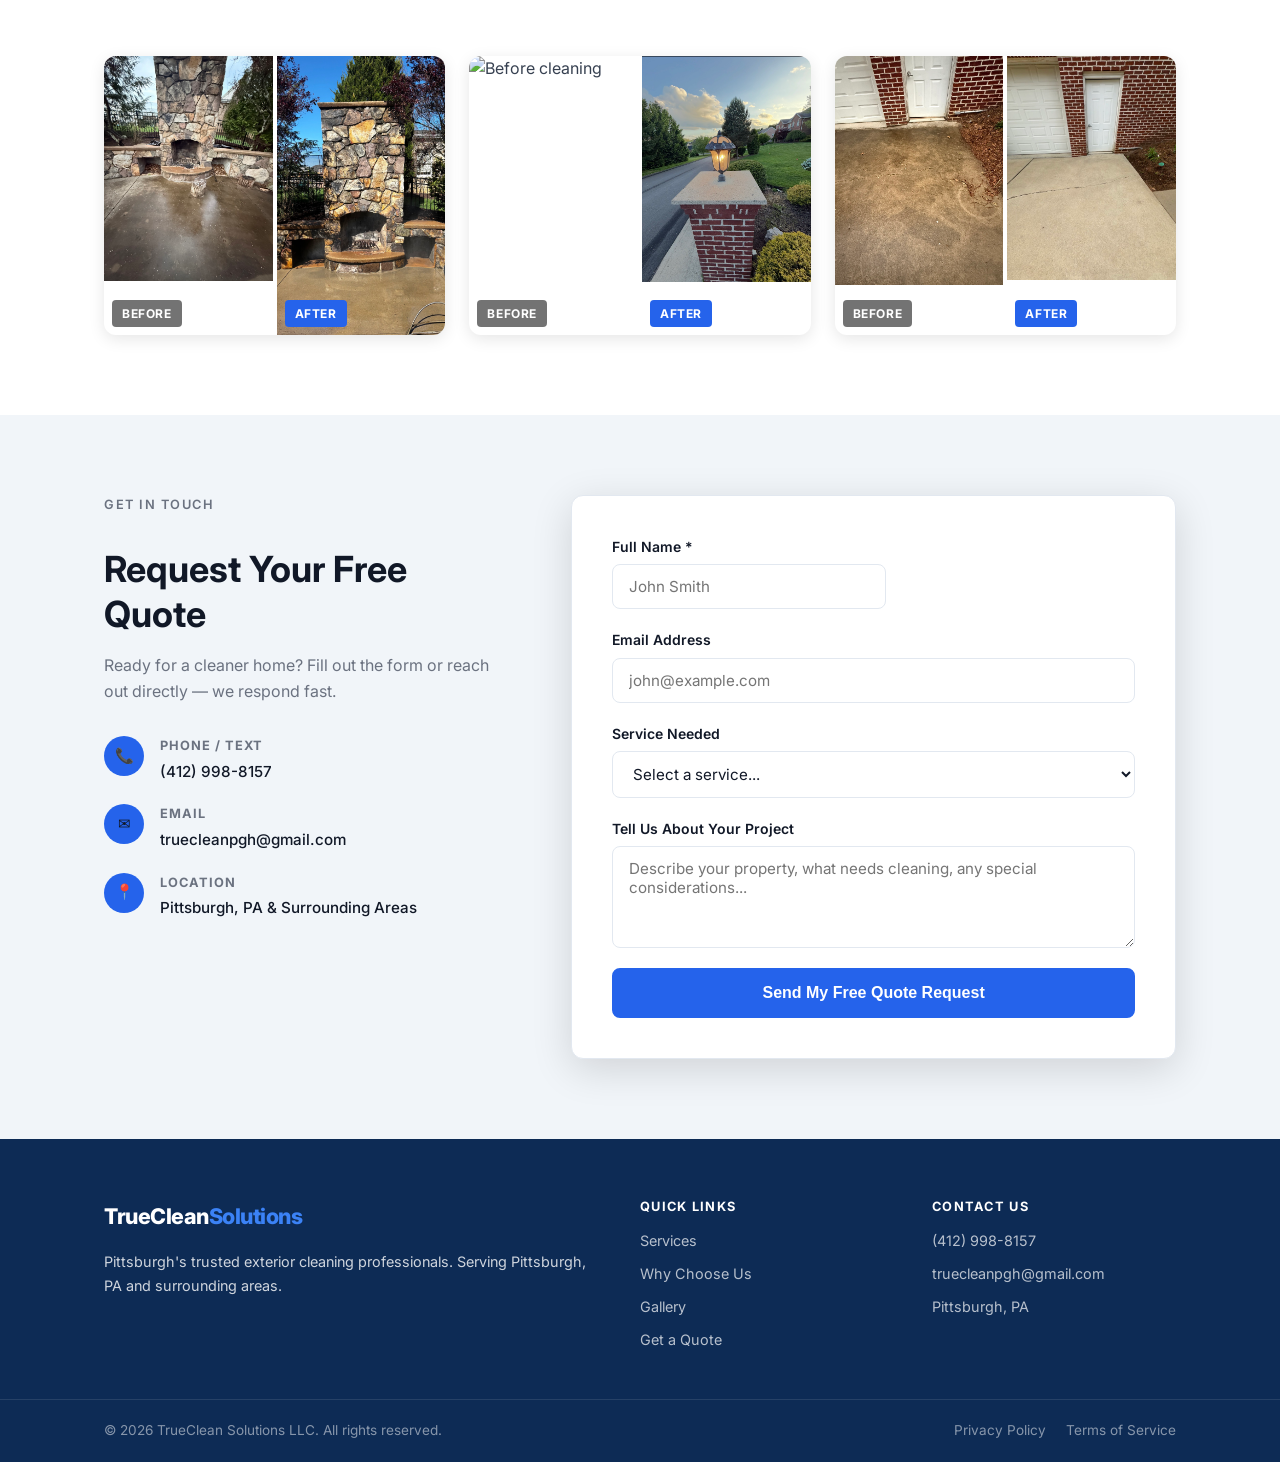
==== commit 7811f968: "remove sms consent + disclosure for A2P approval" ====
--- a/index.html
+++ b/index.html
@@ -286,10 +286,7 @@
                 <label for="name">Full Name *</label>
                 <input type="text" id="name" name="name" placeholder="John Smith" required />
               </div>
-              <div class="form-group">
-                <label for="phone">Phone Number *</label>
-                <input type="tel" id="phone" name="phone" placeholder="(412) 555-1234" required />
-              </div>
+              
             </div>
             <div class="form-group">
               <label for="email">Email Address</label>
@@ -312,19 +309,11 @@
               <textarea id="message" name="message" rows="4" placeholder="Describe your property, what needs cleaning, any special considerations..."></textarea>
             </div>
 
-            <!-- SMS CONSENT CHECKBOX -->
-            <div class="form-group consent-group">
-              <label class="checkbox-label">
-                <input type="checkbox" id="sms-consent" name="sms-consent" required />
-                <span>I agree to receive SMS messages from TrueClean Solutions LLC.</span>
-              </label>
-            </div>
+            
 
             <button type="submit" class="btn btn-primary btn-full">Send My Free Quote Request</button>
 
-            <!-- SMS DISCLOSURE (required for A2P) -->
-            <p class="sms-disclosure">
-              By submitting your information, you consent to receive SMS messages from TrueClean Solutions LLC at the phone number provided, including messages about your quote, appointment reminders, and promotions. Message and data rates may apply. Message frequency may vary. Reply STOP to opt out at any time. Reply HELP for assistance. Your information will not be shared with third parties for marketing purposes. View our <a href="privacy.html">Privacy Policy</a> and <a href="terms.html">Terms of Service</a>.
+            
             </p>
           </form>
 
@@ -372,12 +361,8 @@
   </footer>
 
   <script src="script.js"></script>
-  <script src="https://widgets.leadconnectorhq.com/loader.js"
-data-resources-url="https://widgets.leadconnectorhq.com/chat-widget/loader.js"
-data-widget-id="69f7c1fa4b26c369d01536a"
-data-source="WEB_USER">
-</script>
+<script src="https://widgets.leadconnectorhq.com/loader.js" data-resources-url="https://widgets.leadconnectorhq.com/chat-widget/loader.js" data-widget-id="69f7c1f1a4b26c369d01536a" data-source="WEB_USER"></script>
 </body>
 </html>
 
-<!-- update -->+<!-- update 2 --> 
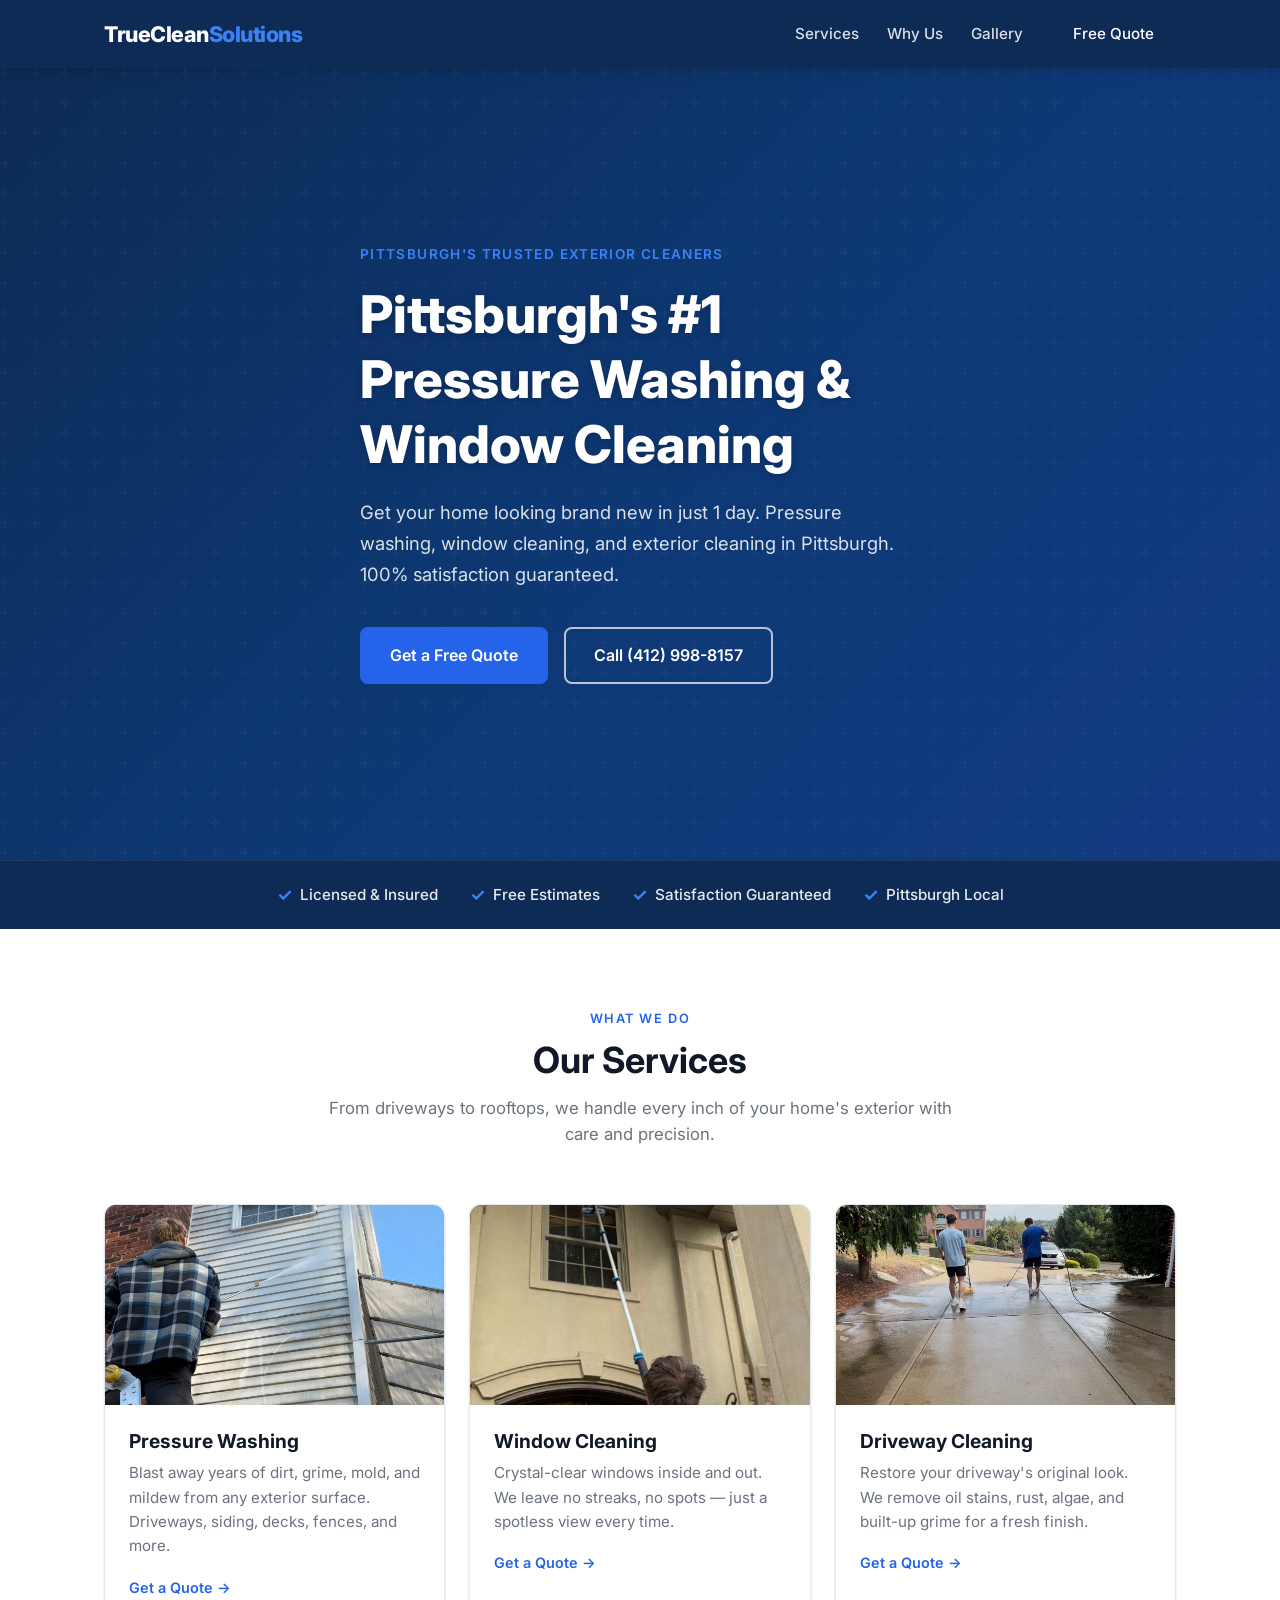
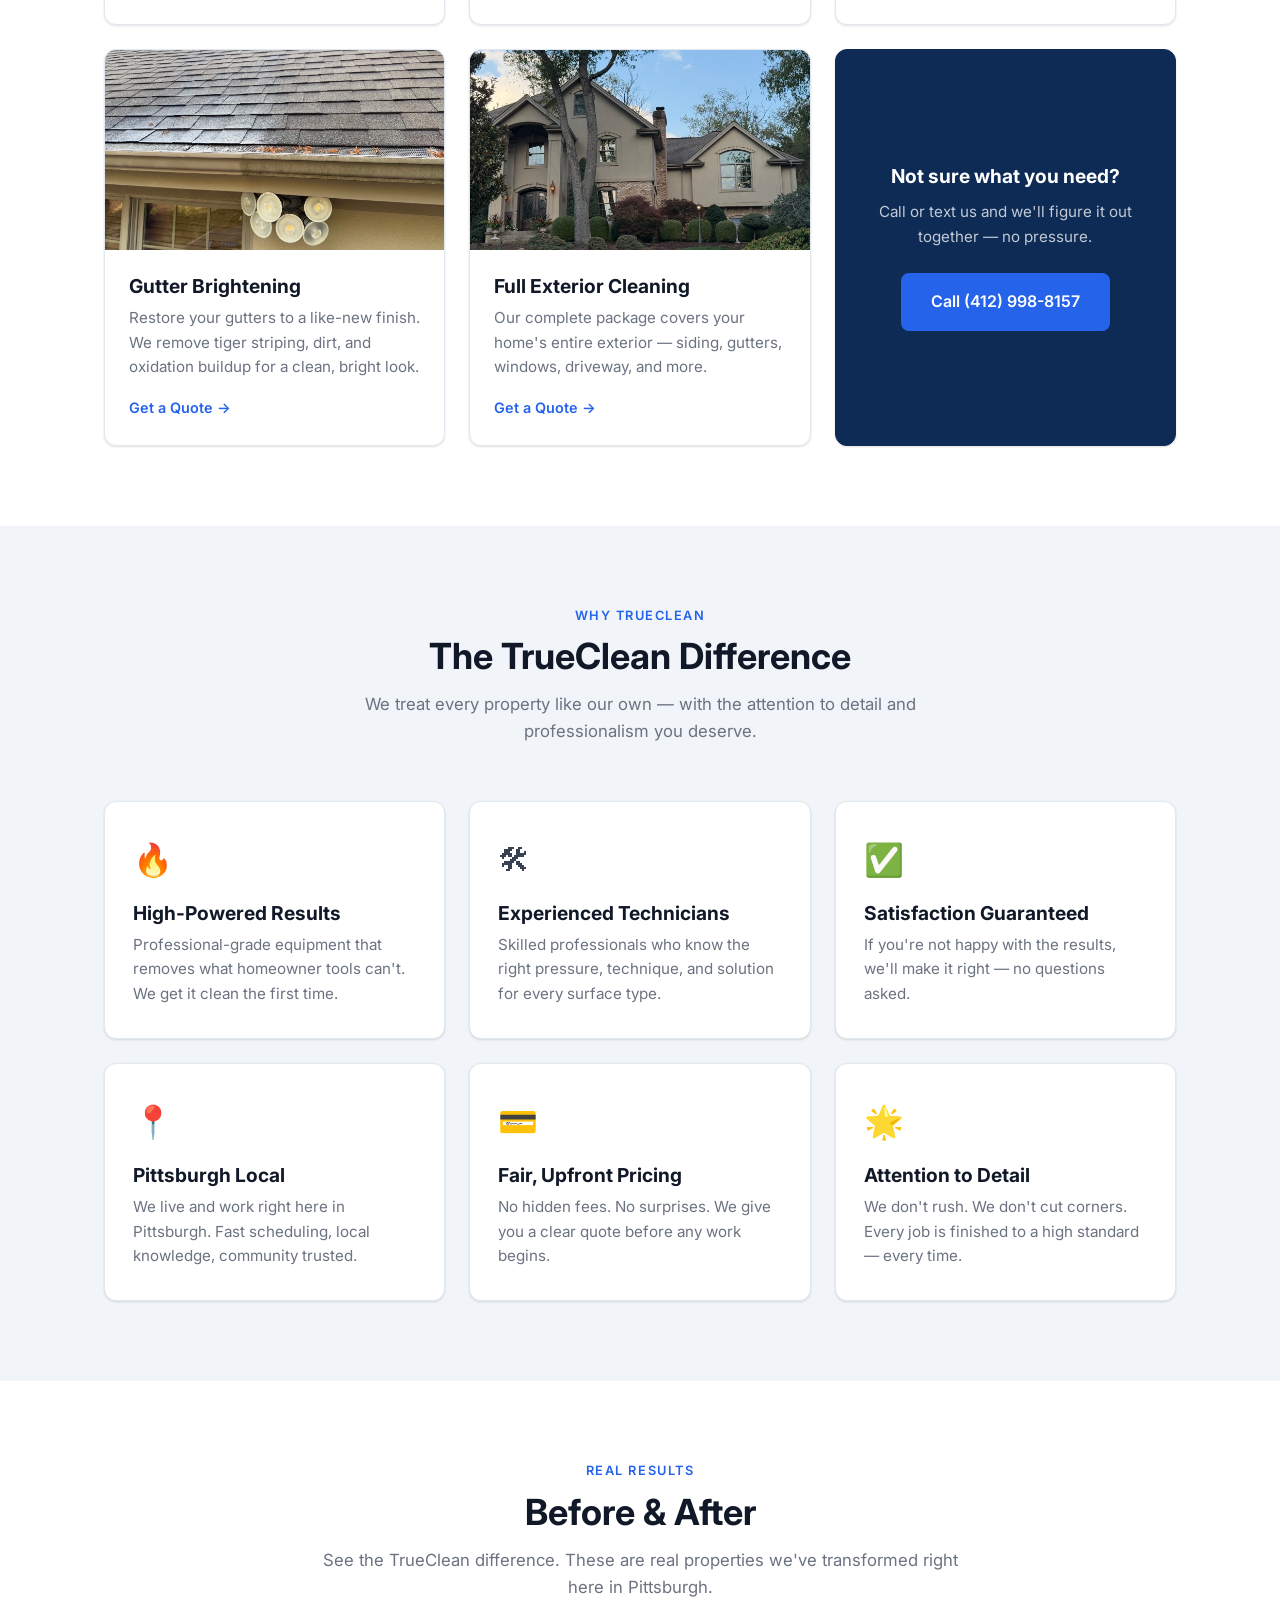
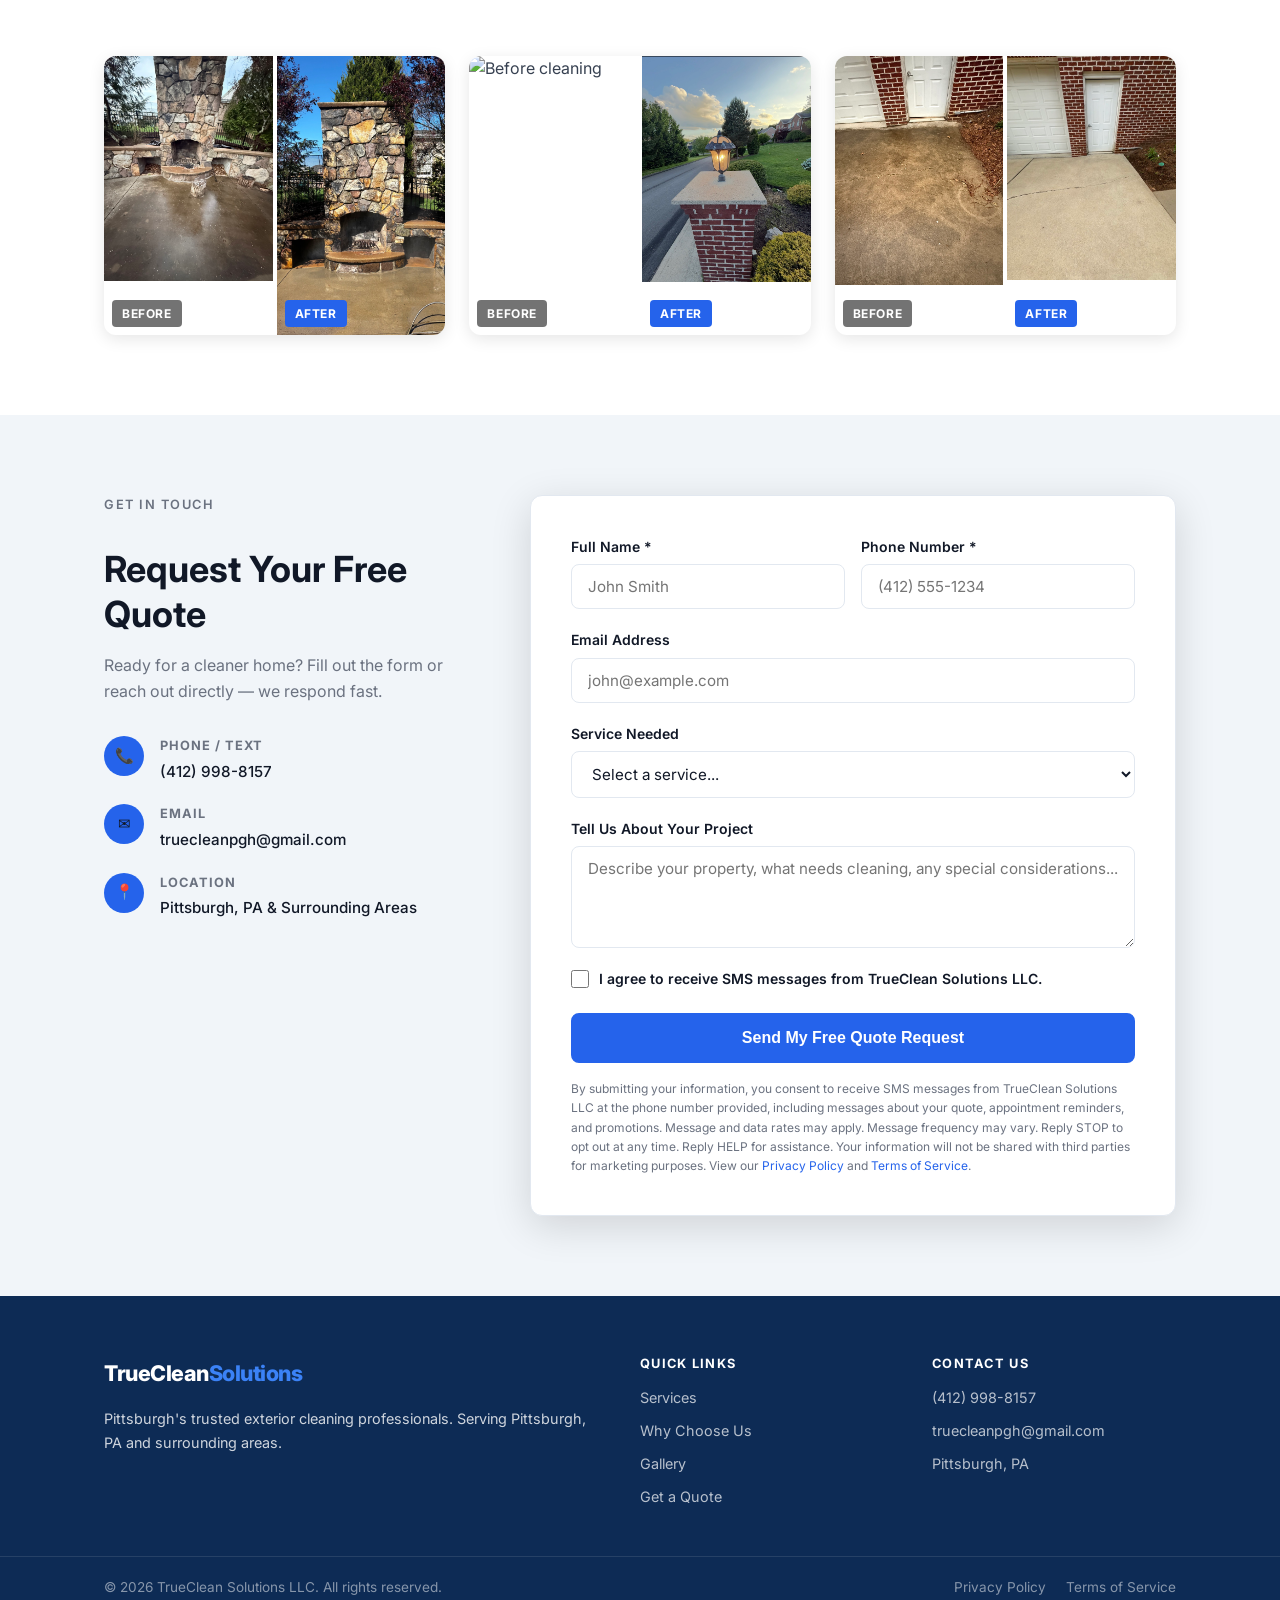
==== commit eb512f27: "restore phone form and sms consent" ====
--- a/index.html
+++ b/index.html
@@ -286,6 +286,10 @@
                 <label for="name">Full Name *</label>
                 <input type="text" id="name" name="name" placeholder="John Smith" required />
               </div>
+              <div class="form-group">
+                <label for="phone">Phone Number *</label>
+                <input type="tel" id="phone" name="phone" placeholder="(412) 555-1234" required />
+              </div>
               
             </div>
             <div class="form-group">
@@ -310,11 +314,19 @@
             </div>
 
             
-
+<!-- SMS CONSENT CHECKBOX -->
+<div class="form-group consent-group">
+<label class="checkbox-label">
+<input type="checkbox" id="sms-consent" name="sms-consent" required />
+<span>I agree to receive SMS messages from TrueClean Solutions LLC.</span>
+</label>
+</div>
             <button type="submit" class="btn btn-primary btn-full">Send My Free Quote Request</button>
-
-            
-            </p>
+<!-- SMS DISCLOSURE (required for A2P) -->
+<p class="sms-disclosure">
+By submitting your information, you consent to receive SMS messages from TrueClean Solutions LLC at the phone number provided, including messages about your quote, appointment reminders, and promotions. Message and data rates may apply. Message frequency may vary. Reply STOP to opt out at any time. Reply HELP for assistance. Your information will not be shared with third parties for marketing purposes. View our <a href="privacy.html">Privacy Policy</a> and <a href="terms.html">Terms of Service</a>.
+</p>
+                   
           </form>
 
           <div class="form-success" id="form-success" style="display:none;">
